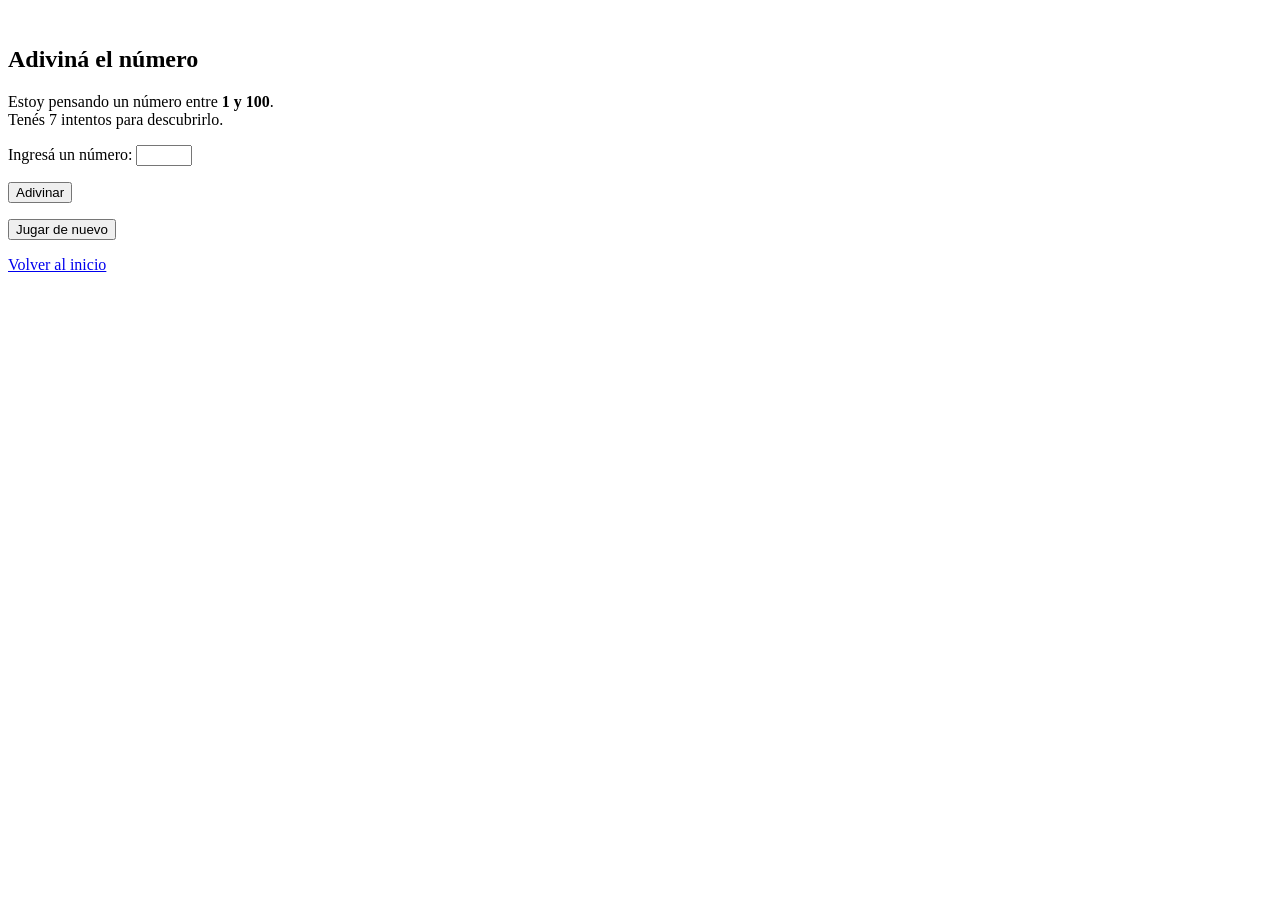
==== juego.html @ c9d87445 "Agregar juego Adivina el numero Para publicar" ====
<!DOCTYPE html>
<html lang="es">

<head>
    <meta charset="UTF-8">
    <meta name="viewport" content="width=device-width, initial-scale=1.0">
    <title>Juego - Adiviná el número</title>
    <link rel="stylesheet" href="estilos.css">
</head>

<body>

    <main class="inicio">

        <section class="tarjeta">

            <div class="titulo-juego">
                <img src="numero.png" alt="">
                <h1>Adiviná el número</h1>
            </div>

            <p class="descripcion">
                Estoy pensando un número entre <strong>1 y 100</strong>.<br>
                Tenés 7 intentos para descubrirlo.
            </p>

            <p class="entrada-juego">
                <label for="numero">Ingresá un número:</label>
                <input type="number" id="numero" min="1" max="100">
            </p>

            <p>
                <button type="button"
                        id="botonJugar"
                        class="boton-principal">
                    Adivinar
                </button>
            </p>

            <p id="mensaje" aria-live="polite"class="mensaje"></p>

            <p id="intentos" class="intentos"></p>

            
                <button type="button"
                        id="botonReiniciar"
                        class="boton-secundario">
                    Jugar de nuevo
                </button>
           

            <p>
                <a href="index.html" class="volver">
                    Volver al inicio
                </a>
            </p>

        </section>

    </main>

    <script src="juego.js"></script>

</body>

</html>
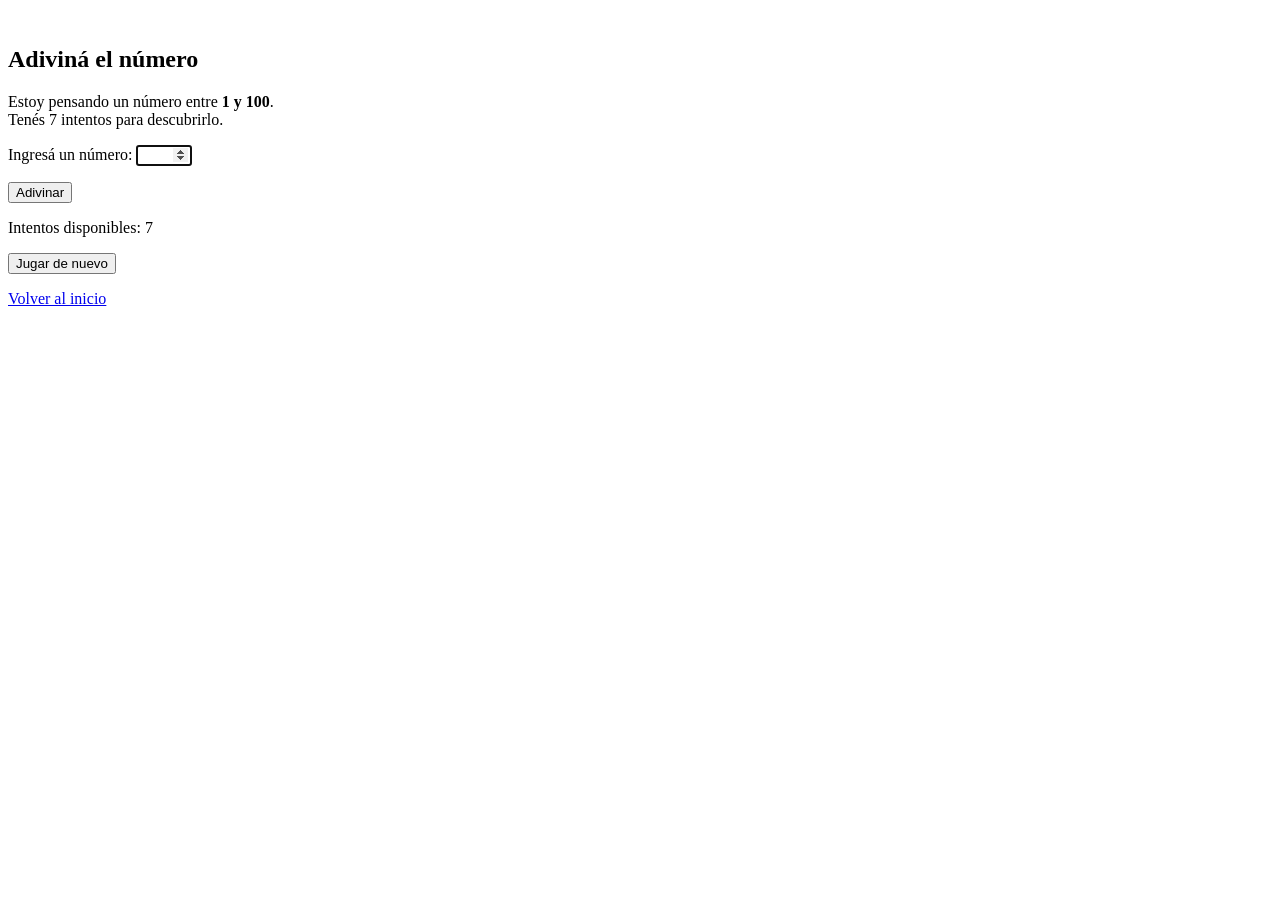
==== commit 51708ce4: "Arregle las rutas de archivos" ====
--- a/juego.html
+++ b/juego.html
@@ -59,7 +59,7 @@
 
     </main>
 
-    <script src="juego.js"></script>
+    <script src="js/juego.js"></script>
 
 </body>
 
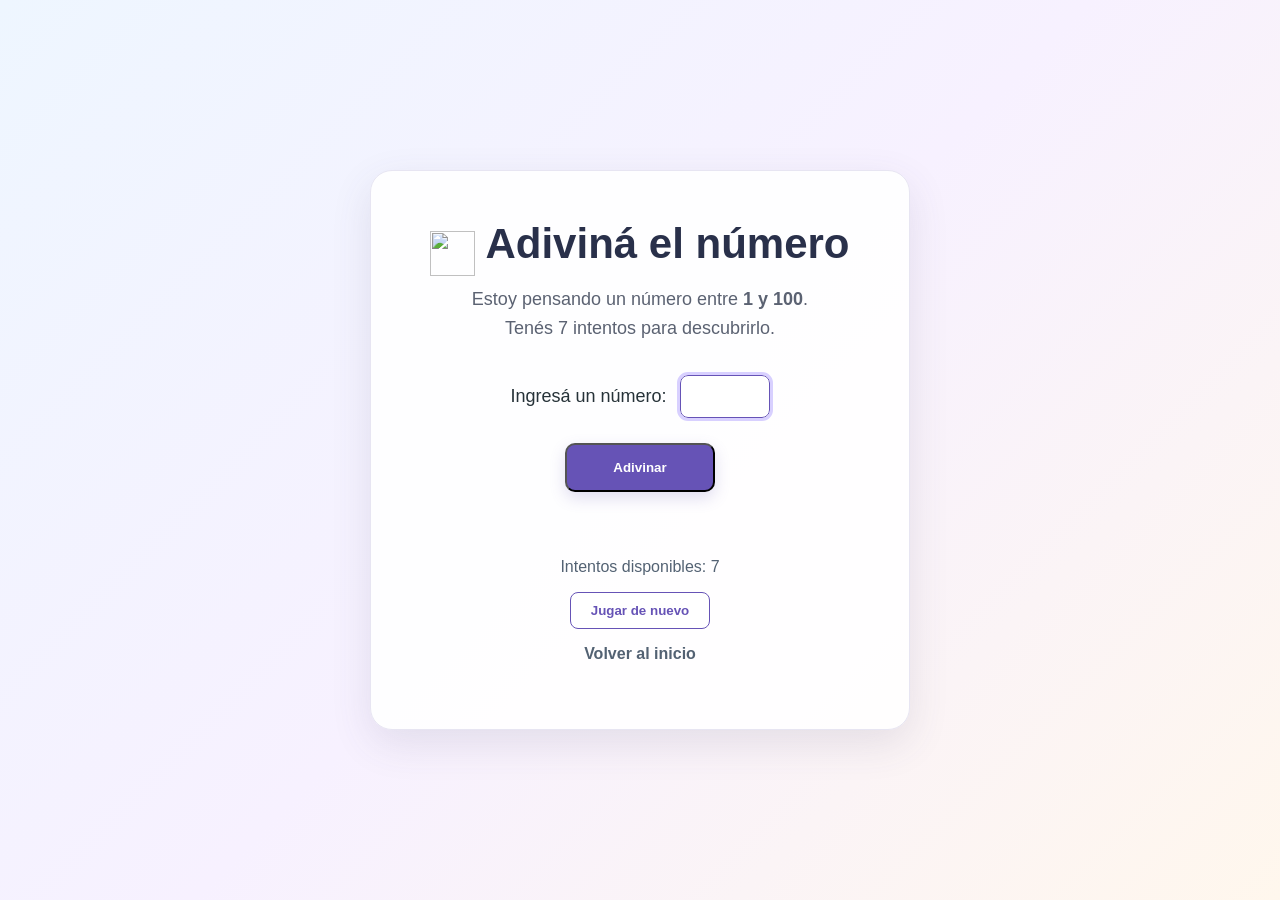
==== commit 3eb90b18: "Cambie imagen del juego" ====
--- a/juego.html
+++ b/juego.html
@@ -5,7 +5,7 @@
     <meta charset="UTF-8">
     <meta name="viewport" content="width=device-width, initial-scale=1.0">
     <title>Juego - Adiviná el número</title>
-    <link rel="stylesheet" href="estilos.css">
+    <link rel="stylesheet" href="css/estilos.css">
 </head>
 
 <body>
@@ -15,7 +15,7 @@
         <section class="tarjeta">
 
             <div class="titulo-juego">
-                <img src="numero.png" alt="">
+                <img src="img/dados.jpg alt="">
                 <h1>Adiviná el número</h1>
             </div>
 
--- a/css/estilos.css
+++ b/css/estilos.css
@@ -0,0 +1,205 @@
+* {
+    box-sizing: border-box;
+}
+
+body {
+    margin: 0;
+    font-family: Arial, Helvetica, sans-serif;
+    color: #263238;
+    background: linear-gradient(135deg, #eef6ff, #f7f1ff, #fff7ed);
+}
+
+.inicio {
+    min-height: 100vh;
+    display: flex;
+    justify-content: center;
+    align-items: center;
+    padding: 24px;
+}
+
+.tarjeta {
+    width: 100%;
+    max-width: 540px;
+    padding: 50px 44px;
+    text-align: center;
+    background-color: rgba(255, 255, 255, 0.94);
+    border: 1px solid #e7e5f2;
+    border-radius: 22px;
+    box-shadow: 0 14px 40px rgba(70, 70, 110, 0.12);
+}
+
+.icono {
+    margin: 0 auto 18px;
+}
+
+.icono img {
+    width: 150px;
+    height: auto;
+    display: block;
+    margin: 0 auto;
+}
+
+.etiqueta {
+    margin: 0 0 10px;
+    color: #6b5bb5;
+    font-size: 14px;
+    font-weight: 700;
+    text-transform: uppercase;
+    letter-spacing: 1.3px;
+}
+
+h1 {
+    margin: 0 0 18px;
+    color: #29304a;
+    font-size: 42px;
+    line-height: 1.1;
+}
+
+.descripcion {
+    max-width: 400px;
+    margin: 0 auto 32px;
+    color: #5b6272;
+    font-size: 18px;
+    line-height: 1.6;
+}
+
+.boton-principal {
+    display: inline-block;
+    min-width: 150px;
+    padding: 15px 34px;
+    border-radius: 10px;
+    background-color: #6653b6;
+    color: white;
+    text-decoration: none;
+    font-weight: 700;
+    box-shadow: 0 6px 16px rgba(102, 83, 182, 0.20);
+}
+
+.boton-principal:hover,
+.boton-principal:focus {
+    background-color: #55449f;
+}
+
+.boton-principal:focus,
+.acciones-secundarias a:focus {
+    outline: 3px solid #263238;
+    outline-offset: 4px;
+}
+
+.acciones-secundarias {
+    margin-top: 30px;
+    display: flex;
+    justify-content: center;
+    align-items: center;
+    gap: 14px;
+    color: #b4adc9;
+}
+
+.acciones-secundarias a {
+    color: #536273;
+    text-decoration: none;
+    font-weight: 600;
+}
+
+.acciones-secundarias a:hover {
+    color: #6653b6;
+    text-decoration: underline;
+}
+
+@media (max-width: 600px) {
+    .tarjeta {
+        padding: 38px 24px;
+    }
+
+    h1 {
+        font-size: 34px;
+    }
+
+    .descripcion {
+        font-size: 17px;
+    }
+}
+
+.titulo-juego {
+    display: flex;
+    align-items: center;
+    justify-content: center;
+    gap: 10px;
+}
+
+.titulo-juego img {
+    width: 45px;
+    height: 45px;
+    object-fit: contain;
+}
+
+/* Quitar las flechitas del campo numérico */
+#numero::-webkit-outer-spin-button,
+#numero::-webkit-inner-spin-button {
+    -webkit-appearance: none;
+    margin: 0;
+}
+
+.entrada-juego {
+    margin: 25px 0;
+    font-size: 18px;
+}
+
+.entrada-juego input {
+    width: 90px;
+    padding: 10px;
+    margin-left: 8px;
+    font-size: 18px;
+    text-align: center;
+    border: 1px solid #b8b5c8;
+    border-radius: 8px;
+}
+
+.entrada-juego input:focus {
+    outline: 3px solid #d8d0ff;
+    border-color: #6653b6;
+}
+
+.mensaje {
+    min-height: 28px;
+    margin-top: 20px;
+    font-size: 18px;
+    font-weight: bold;
+    color: #6653b6;
+}
+
+.intentos {
+    font-size: 16px;
+    color: #536273;
+}
+
+.boton-secundario {
+    padding: 10px 20px;
+    border: 1px solid #6653b6;
+    border-radius: 8px;
+    background-color: white;
+    color: #6653b6;
+    font-weight: 600;
+    cursor: pointer;
+}
+
+.boton-secundario:hover {
+    background-color: #f1edff;
+}
+
+.volver {
+    color: #536273;
+    text-decoration: none;
+    font-weight: 600;
+}
+
+.volver:hover {
+    color: #6653b6;
+    text-decoration: underline;
+}
+
+hr {
+    border: none;
+    height: 5px;
+    background-color: #6653b6
+}
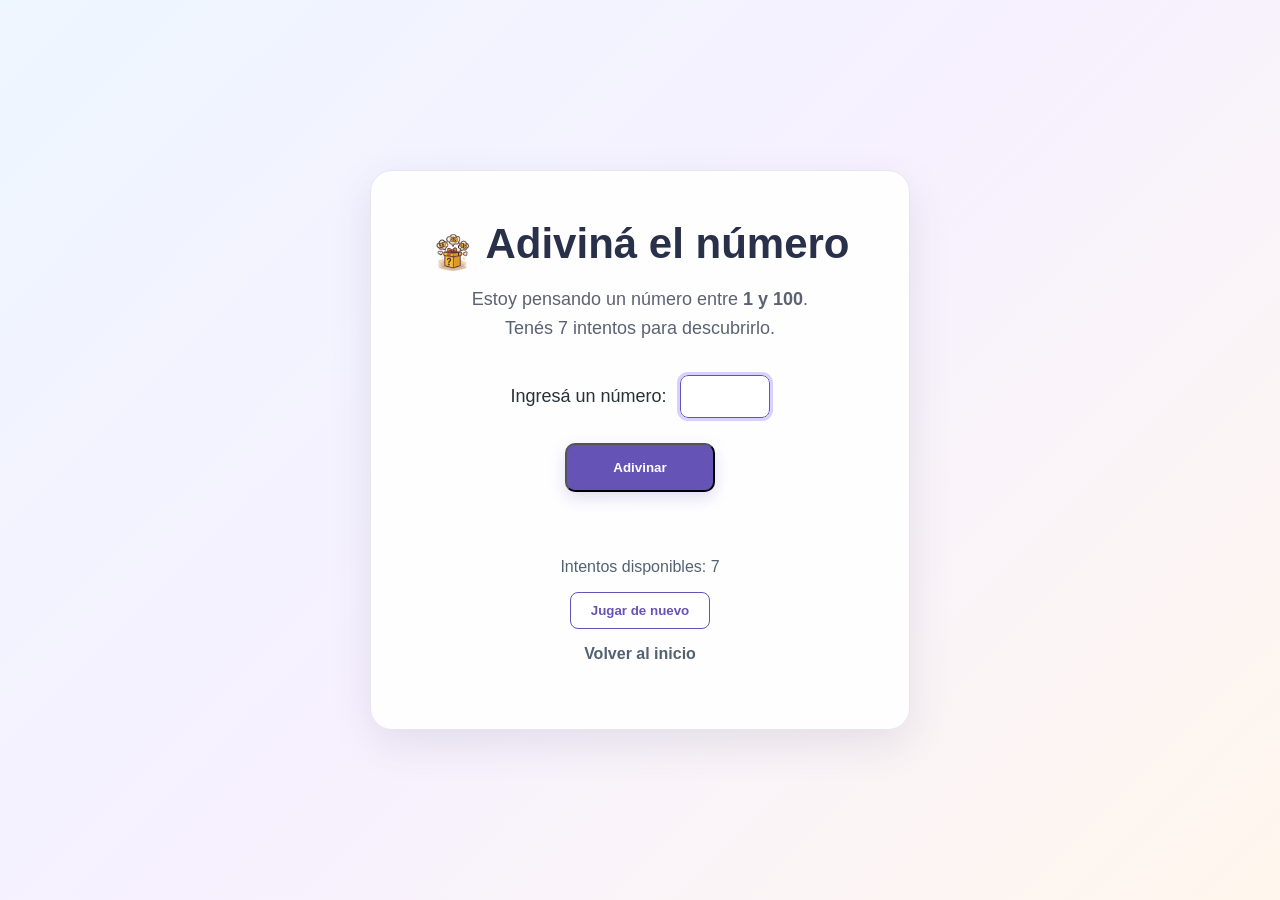
==== commit 12367815: "Update juego.html" ====
--- a/juego.html
+++ b/juego.html
@@ -15,7 +15,7 @@
         <section class="tarjeta">
 
             <div class="titulo-juego">
-                <img src="img/dados.jpg alt="">
+                <img src="img/numero.png" alt="">
                 <h1>Adiviná el número</h1>
             </div>
 
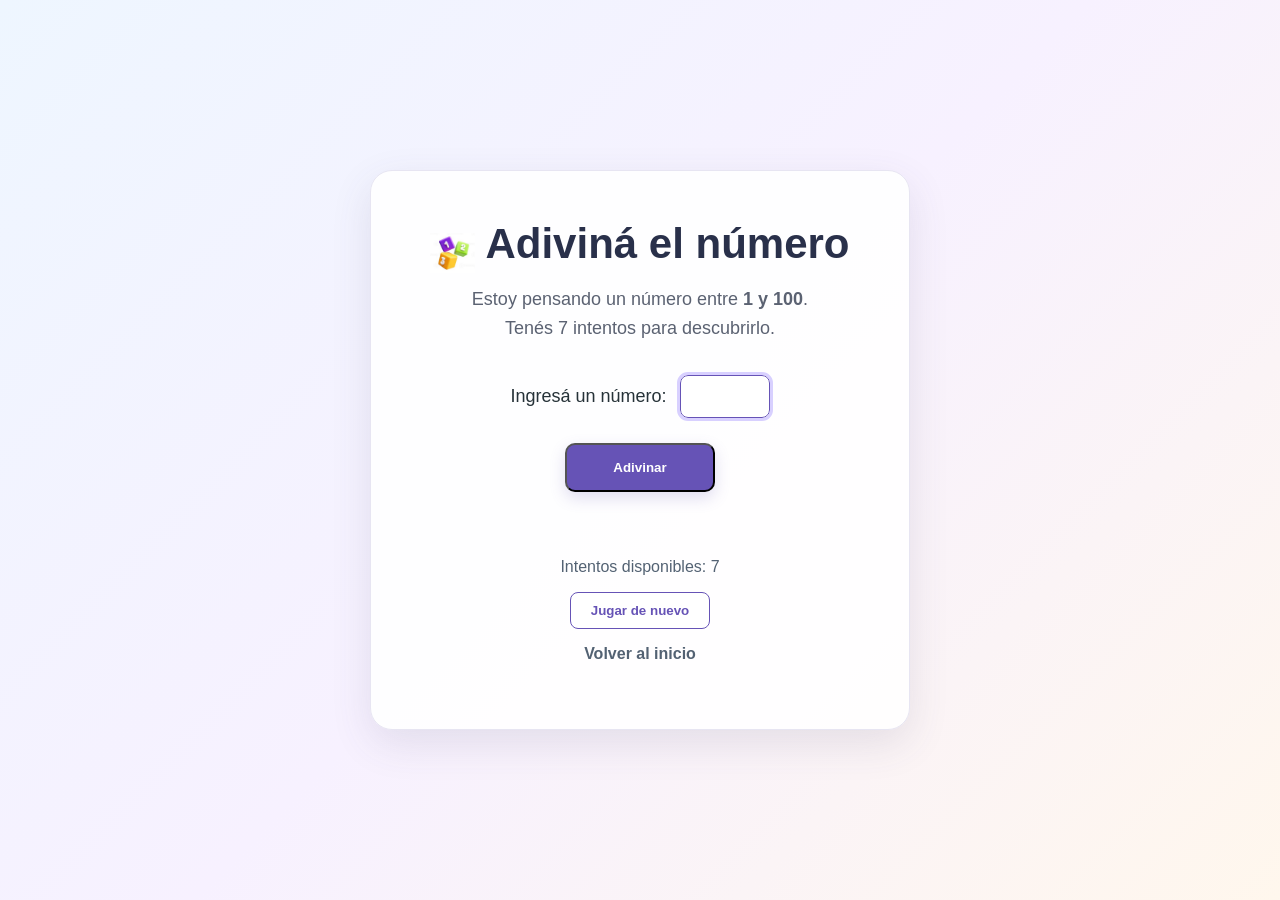
==== commit aa5d0e26: "Update juego.html" ====
--- a/juego.html
+++ b/juego.html
@@ -15,7 +15,7 @@
         <section class="tarjeta">
 
             <div class="titulo-juego">
-                <img src="img/numero.png" alt="">
+                <img src="img/dados.jpg" alt="">
                 <h1>Adiviná el número</h1>
             </div>
 
